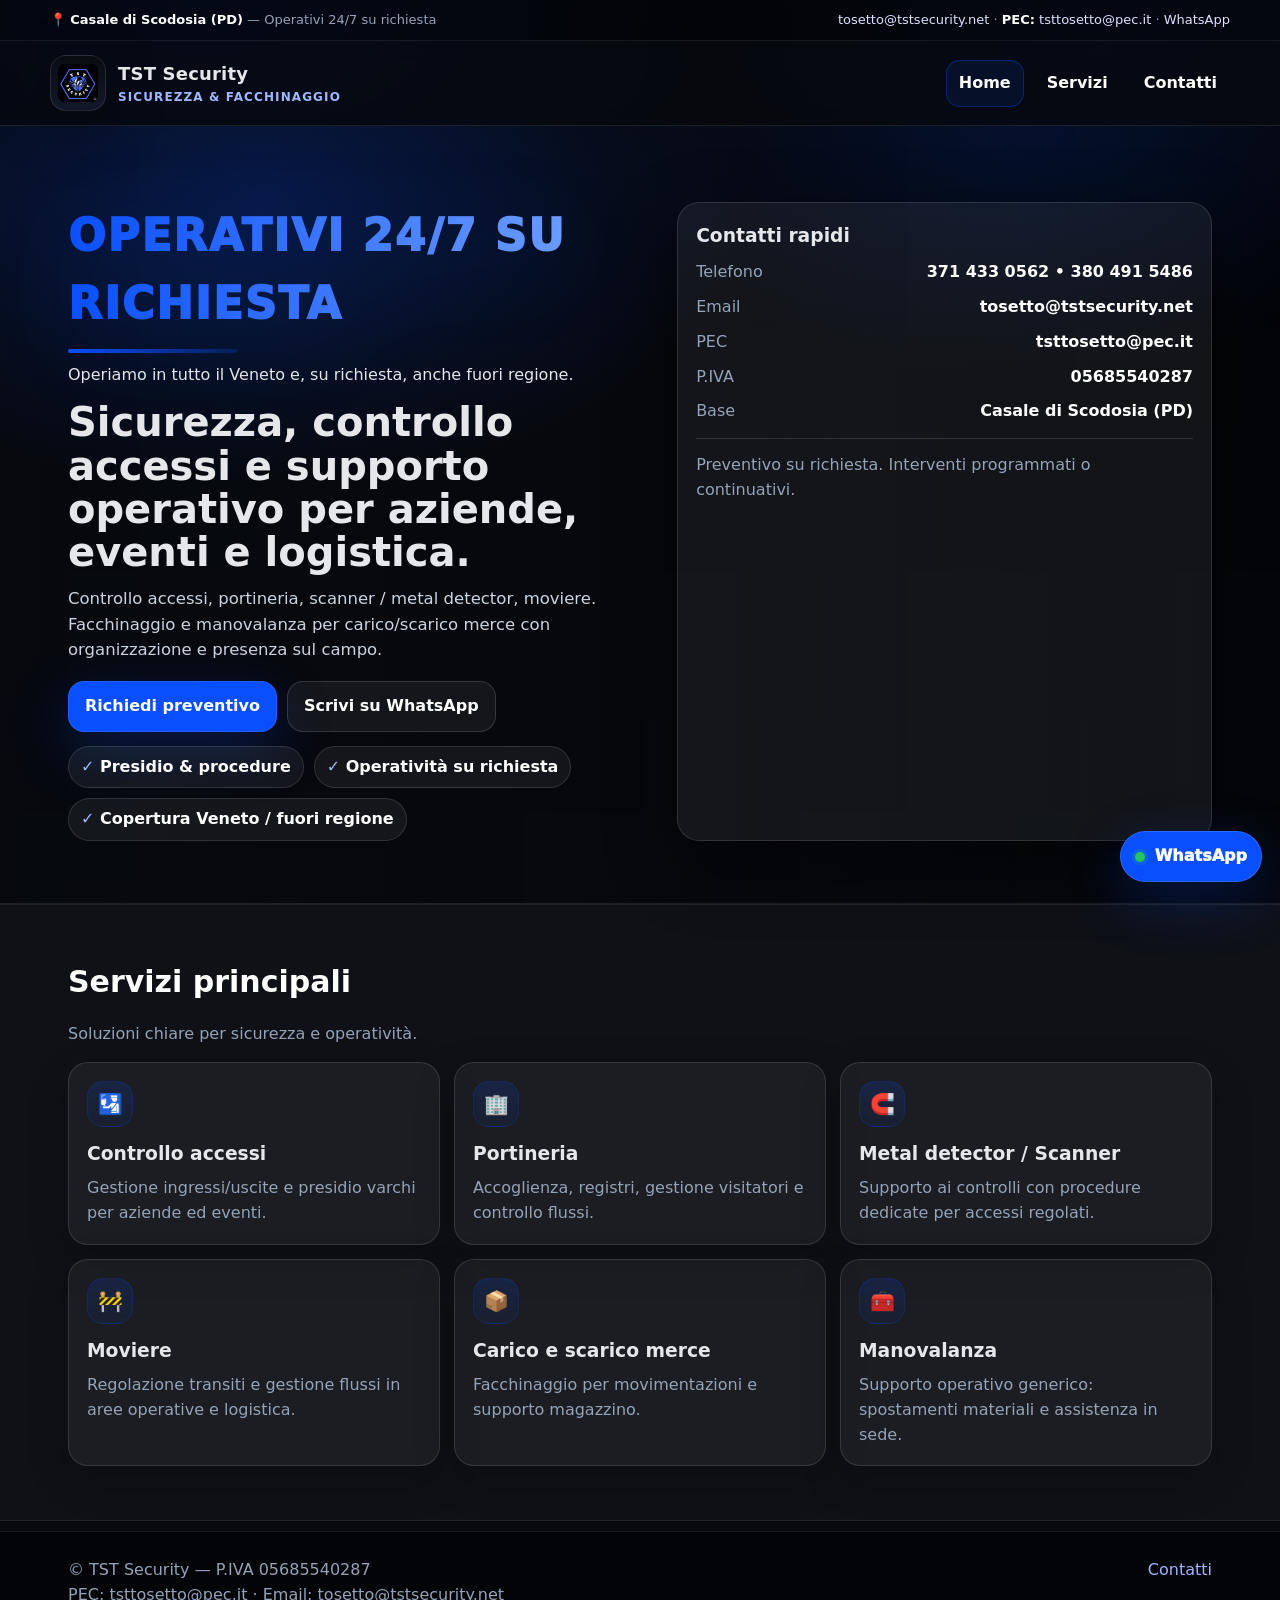
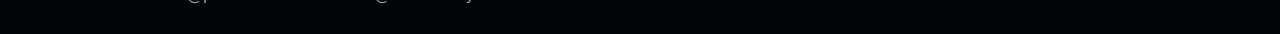
==== index.html @ 5befd65f "Add files via upload" ====
<!doctype html>
<html lang="it">
<head>
  <meta charset="utf-8" />
  <meta name="viewport" content="width=device-width,initial-scale=1" />
  <title>TST Security | Operativi 24/7</title>
  <meta name="description" content="Sicurezza, controllo accessi, portineria, movieri e facchinaggio. Operativi in Veneto e fuori regione su richiesta." />
  <meta name="theme-color" content="#0a4fff" />
  <link rel="stylesheet" href="style.css" />
  <script defer src="script.js"></script>
</head>
<body>
<div class="topbar">
  <div class="container topbar__inner">
    <div>📍 <strong>Casale di Scodosia (PD)</strong> — Operativi 24/7 su richiesta</div>
    <div>
      <a href="mailto:tosetto@tstsecurity.net">tosetto@tstsecurity.net</a>
      · <a href="mailto:tsttosetto@pec.it"><strong>PEC:</strong> tsttosetto@pec.it</a>
      · <a data-whatsapp href="#">WhatsApp</a>
    </div>
  </div>
</div>
<header class="header">
  <div class="container header__inner">
    <div class="brand">
      <img src="logo.jpg" alt="TST Security Logo" class="logo-img">
      <div class="brand-text">
        <strong>TST Security</strong>
        <div class="brand-sub">Sicurezza &amp; Facchinaggio</div>
      </div>
    </div>
    <nav class="nav" aria-label="Navigazione">
      <a href="index.html" class="active">Home</a>
      <a href="servizi.html" class="">Servizi</a>
      <a href="contatti.html" class="">Contatti</a>
    </nav>
  </div>
</header>
<main>

<section class="hero">
  <div class="container hero__inner">
    <div>
      <div class="mega-banner">
        <span>OPERATIVI 24/7 SU RICHIESTA</span>
        <div class="line"></div>
        <div class="mega-sub">Operiamo in tutto il Veneto e, su richiesta, anche fuori regione.</div>
      </div>

      <h1 class="h1">Sicurezza, controllo accessi e supporto operativo per aziende, eventi e logistica.</h1>
      <p class="lead">
        Controllo accessi, portineria, scanner / metal detector, moviere.
        Facchinaggio e manovalanza per carico/scarico merce con organizzazione e presenza sul campo.
      </p>

      <div class="hero__cta">
        <a class="btn" href="contatti.html">Richiedi preventivo</a>
        <a class="btn btn--ghost" data-whatsapp href="#">Scrivi su WhatsApp</a>
      </div>

      <div class="pills">
        <div class="pill"><span>✓</span> Presidio &amp; procedure</div>
        <div class="pill"><span>✓</span> Operatività su richiesta</div>
        <div class="pill"><span>✓</span> Copertura Veneto / fuori regione</div>
      </div>
    </div>

    <div class="card">
      <h3>Contatti rapidi</h3>
      <div class="kv">
        <div class="kv__row"><span>Telefono</span><strong data-company-phones>371 433 0562 • 380 491 5486</strong></div>
        <div class="kv__row"><span>Email</span><strong data-company-email>tosetto@tstsecurity.net</strong></div>
        <div class="kv__row"><span>PEC</span><strong data-company-pec>tsttosetto@pec.it</strong></div>
        <div class="kv__row"><span>P.IVA</span><strong data-company-vat>05685540287</strong></div>
        <div class="kv__row"><span>Base</span><strong data-company-address>Casale di Scodosia (PD)</strong></div>
      </div>
      <div class="hr"></div>
      <p class="muted" style="margin:0">Preventivo su richiesta. Interventi programmati o continuativi.</p>
    </div>
  </div>
</section>

<section class="section section--alt">
  <div class="container">
    <h2 class="h2">Servizi principali</h2>
    <p class="muted">Soluzioni chiare per sicurezza e operatività.</p>

    <div class="grid">
      <div class="service">
        <div class="service__icon">🛂</div>
        <h3>Controllo accessi</h3>
        <p>Gestione ingressi/uscite e presidio varchi per aziende ed eventi.</p>
      </div>
      <div class="service">
        <div class="service__icon">🏢</div>
        <h3>Portineria</h3>
        <p>Accoglienza, registri, gestione visitatori e controllo flussi.</p>
      </div>
      <div class="service">
        <div class="service__icon">🧲</div>
        <h3>Metal detector / Scanner</h3>
        <p>Supporto ai controlli con procedure dedicate per accessi regolati.</p>
      </div>
      <div class="service">
        <div class="service__icon">🚧</div>
        <h3>Moviere</h3>
        <p>Regolazione transiti e gestione flussi in aree operative e logistica.</p>
      </div>
      <div class="service">
        <div class="service__icon">📦</div>
        <h3>Carico e scarico merce</h3>
        <p>Facchinaggio per movimentazioni e supporto magazzino.</p>
      </div>
      <div class="service">
        <div class="service__icon">🧰</div>
        <h3>Manovalanza</h3>
        <p>Supporto operativo generico: spostamenti materiali e assistenza in sede.</p>
      </div>
    </div>
  </div>
</section>

</main>
<footer class="footer">
  <div class="container" style="display:flex;justify-content:space-between;gap:14px;flex-wrap:wrap">
    <div>
      © TST Security — P.IVA <span data-company-vat>05685540287</span><br>
      <span>PEC: <span data-company-pec>tsttosetto@pec.it</span> · Email: <span data-company-email>tosetto@tstsecurity.net</span></span>
    </div>
    <div>
      <a href="contatti.html">Contatti</a>
    </div>
  </div>
</footer>
<a class="wa-fab" data-whatsapp href="#" aria-label="Scrivi su WhatsApp">
  <span class="dot" aria-hidden="true"></span>
  <span>WhatsApp</span>
</a>
</body>
</html>
---- style.css ----
:root{
  --bg:#07090f;
  --panel:rgba(255,255,255,.06);
  --line:rgba(255,255,255,.12);
  --text:#e5e7eb;
  --muted:#cbd5e1;
  --muted2:#94a3b8;
  --blue:#0a4fff;
  --blue2:#2b74ff;
  --shadow:0 22px 70px rgba(0,0,0,.45);
  --max:1180px;
}
*{box-sizing:border-box}
html,body{margin:0;padding:0}
body{
  font-family: system-ui, -apple-system, Segoe UI, Roboto, Arial, sans-serif;
  background:
    radial-gradient(900px 520px at 16% 0%, rgba(10,79,255,.14), transparent 60%),
    radial-gradient(700px 420px at 86% 0%, rgba(10,79,255,.10), transparent 60%),
    var(--bg);
  color:var(--text);
  line-height:1.55;
}
a{color:inherit;text-decoration:none}
.container{max-width:var(--max);margin:0 auto;padding:0 18px}

/* Topbar */
.topbar{background: rgba(0,0,0,.55); border-bottom: 1px solid rgba(255,255,255,.08);}
.topbar__inner{display:flex;justify-content:space-between;align-items:center;gap:12px;padding:10px 0;flex-wrap:wrap;font-size:13px;color:var(--muted2)}
.topbar__inner strong{color:#fff}
.topbar__inner a{color:#dbe3ff}

/* Header */
.header{position:sticky;top:0;z-index:100;background: rgba(7,9,15,.72);backdrop-filter: blur(10px);border-bottom:1px solid rgba(255,255,255,.10);}
.header__inner{display:flex;justify-content:space-between;align-items:center;padding:14px 0;gap:14px}
.brand{display:flex;align-items:center;gap:12px}
.logo-img{width:56px;height:56px;object-fit:contain;border-radius:16px;background: linear-gradient(180deg, #0a0c12, #12182a);padding:7px;border:1px solid rgba(255,255,255,.10);box-shadow: 0 18px 55px rgba(0,0,0,.35);}
.brand-text strong{font-size:18px;letter-spacing:.2px}
.brand-sub{font-size:12px;font-weight:850;letter-spacing:1.1px;color:#9fb8ff;text-transform:uppercase}

.nav{display:flex;gap:10px;align-items:center;flex-wrap:wrap}
.nav a{padding:10px 12px;border-radius:14px;font-weight:850;color:#fff;border:1px solid transparent}
.nav a:hover{border-color:rgba(255,255,255,.10);background:rgba(255,255,255,.04)}
.nav a.active{border-color:rgba(10,79,255,.35);background:rgba(10,79,255,.10)}

.btn{display:inline-flex;align-items:center;justify-content:center;gap:10px;padding:12px 16px;border-radius:16px;font-weight:900;background:var(--blue);color:#fff;border:1px solid rgba(255,255,255,.10);box-shadow:0 18px 55px rgba(10,79,255,.25);transition:.2s ease}
.btn:hover{background:var(--blue2);transform:translateY(-1px)}
.btn--ghost{background: rgba(255,255,255,.06);border:1px solid rgba(255,255,255,.14);box-shadow:none}
.btn--ghost:hover{background: rgba(255,255,255,.10);transform:none}

/* Hero */
.hero{
  position:relative;
  padding:76px 0 62px;
  border-bottom:1px solid rgba(255,255,255,.10);
  background:
    linear-gradient(90deg, rgba(7,9,15,.92) 0%, rgba(7,9,15,.72) 48%, rgba(7,9,15,.22) 100%),
    linear-gradient(180deg, rgba(0,0,0,.70), rgba(0,0,0,.35)),
    url('assets/hero-bg.png') center/cover no-repeat;
}
.hero::after{
  content:"";
  position:absolute; inset:0;
  background:
    radial-gradient(900px 520px at 20% 10%, rgba(10,79,255,.24), transparent 55%),
    radial-gradient(700px 420px at 80% 0%, rgba(10,79,255,.14), transparent 60%);
  pointer-events:none;
}
.hero__inner{position:relative;z-index:1;display:grid;grid-template-columns: 1.05fr .95fr;gap:18px;align-items:stretch}
@media (max-width:980px){.hero__inner{grid-template-columns:1fr}}

.mega-banner{display:flex;flex-direction:column;gap:10px;margin-bottom:14px}
.mega-banner span{font-size:44px;font-weight:950;letter-spacing:1.8px;text-transform:uppercase;background: linear-gradient(90deg,#0a4fff,#86b2ff,#0a4fff);background-size:220% 100%;-webkit-background-clip:text;-webkit-text-fill-color:transparent;filter: drop-shadow(0 16px 45px rgba(10,79,255,.16));animation: shine 6s linear infinite}
.mega-banner .line{width:170px;height:4px;border-radius:999px;background: linear-gradient(90deg, rgba(10,79,255,1), rgba(10,79,255,.20));animation: barMove 2.6s ease-in-out infinite}
@keyframes shine{0%{background-position:0% 50%}100%{background-position:220% 50%}}
@keyframes barMove{0%{transform:translateX(0);opacity:.8}50%{transform:translateX(44px);opacity:1}100%{transform:translateX(0);opacity:.8}}

.h1{font-size:40px;line-height:1.08;margin:10px 0 12px}
.lead{color:var(--muted);font-size:16.5px;margin:0 0 18px}
.hero__cta{display:flex;gap:10px;flex-wrap:wrap;margin-top:12px}
.pills{display:flex;gap:10px;flex-wrap:wrap;margin-top:14px}
.pill{background: rgba(255,255,255,.06);border:1px solid rgba(255,255,255,.12);padding:8px 12px;border-radius:999px;font-weight:900;color:#fff}
.pill span{color:#9fb8ff}

/* Cards & grids */
.card{background: var(--panel);border:1px solid rgba(255,255,255,.12);border-radius: 22px;padding:18px;box-shadow: var(--shadow);}
.card h3{margin:0 0 10px}
.kv{display:grid;gap:10px}
.kv__row{display:flex;justify-content:space-between;gap:14px;color:var(--muted2)}
.kv__row strong{color:#fff}
.hr{height:1px;background:rgba(255,255,255,.12);margin:14px 0}

.section{padding:54px 0}
.section--alt{background: rgba(255,255,255,.03);border-top:1px solid rgba(255,255,255,.08);border-bottom:1px solid rgba(255,255,255,.08);}
.h2{margin:0 0 10px;font-size:30px;color:#fff}
.muted{color:var(--muted2)}
.grid{display:grid;grid-template-columns:repeat(3,1fr);gap:14px;margin-top:16px}
@media (max-width:980px){.grid{grid-template-columns:1fr}}
.service{background: rgba(255,255,255,.05);border:1px solid rgba(255,255,255,.12);border-radius:20px;padding:18px;box-shadow: 0 14px 40px rgba(0,0,0,.22);transition:.2s ease}
.service:hover{transform:translateY(-4px);border-color:rgba(10,79,255,.28);box-shadow:0 22px 60px rgba(0,0,0,.30)}
.service__icon{width:46px;height:46px;border-radius:16px;display:grid;place-items:center;background: linear-gradient(180deg, rgba(10,79,255,.16), rgba(10,79,255,.06));border:1px solid rgba(10,79,255,.18);color:#9fb8ff;font-size:20px;font-weight:900}
.service h3{margin:12px 0 8px}
.service p{margin:0;color:var(--muted2)}

/* Footer */
.footer{background: rgba(0,0,0,.55);border-top:1px solid rgba(255,255,255,.08);padding:26px 0;margin-top:10px;color:var(--muted2)}
.footer a{color:#9fb8ff}

/* WhatsApp FAB */
.wa-fab{
  position:fixed; right:18px; bottom:18px; z-index:200;
  display:flex; align-items:center; gap:10px;
  padding:12px 14px; border-radius:999px;
  background: var(--blue); color:#fff; font-weight:950;
  box-shadow:0 18px 55px rgba(10,79,255,.25);
  border:1px solid rgba(255,255,255,.14);
}
.wa-fab .dot{width:10px;height:10px;border-radius:999px;background:#22c55e;box-shadow:0 0 0 3px rgba(34,197,94,.18)}
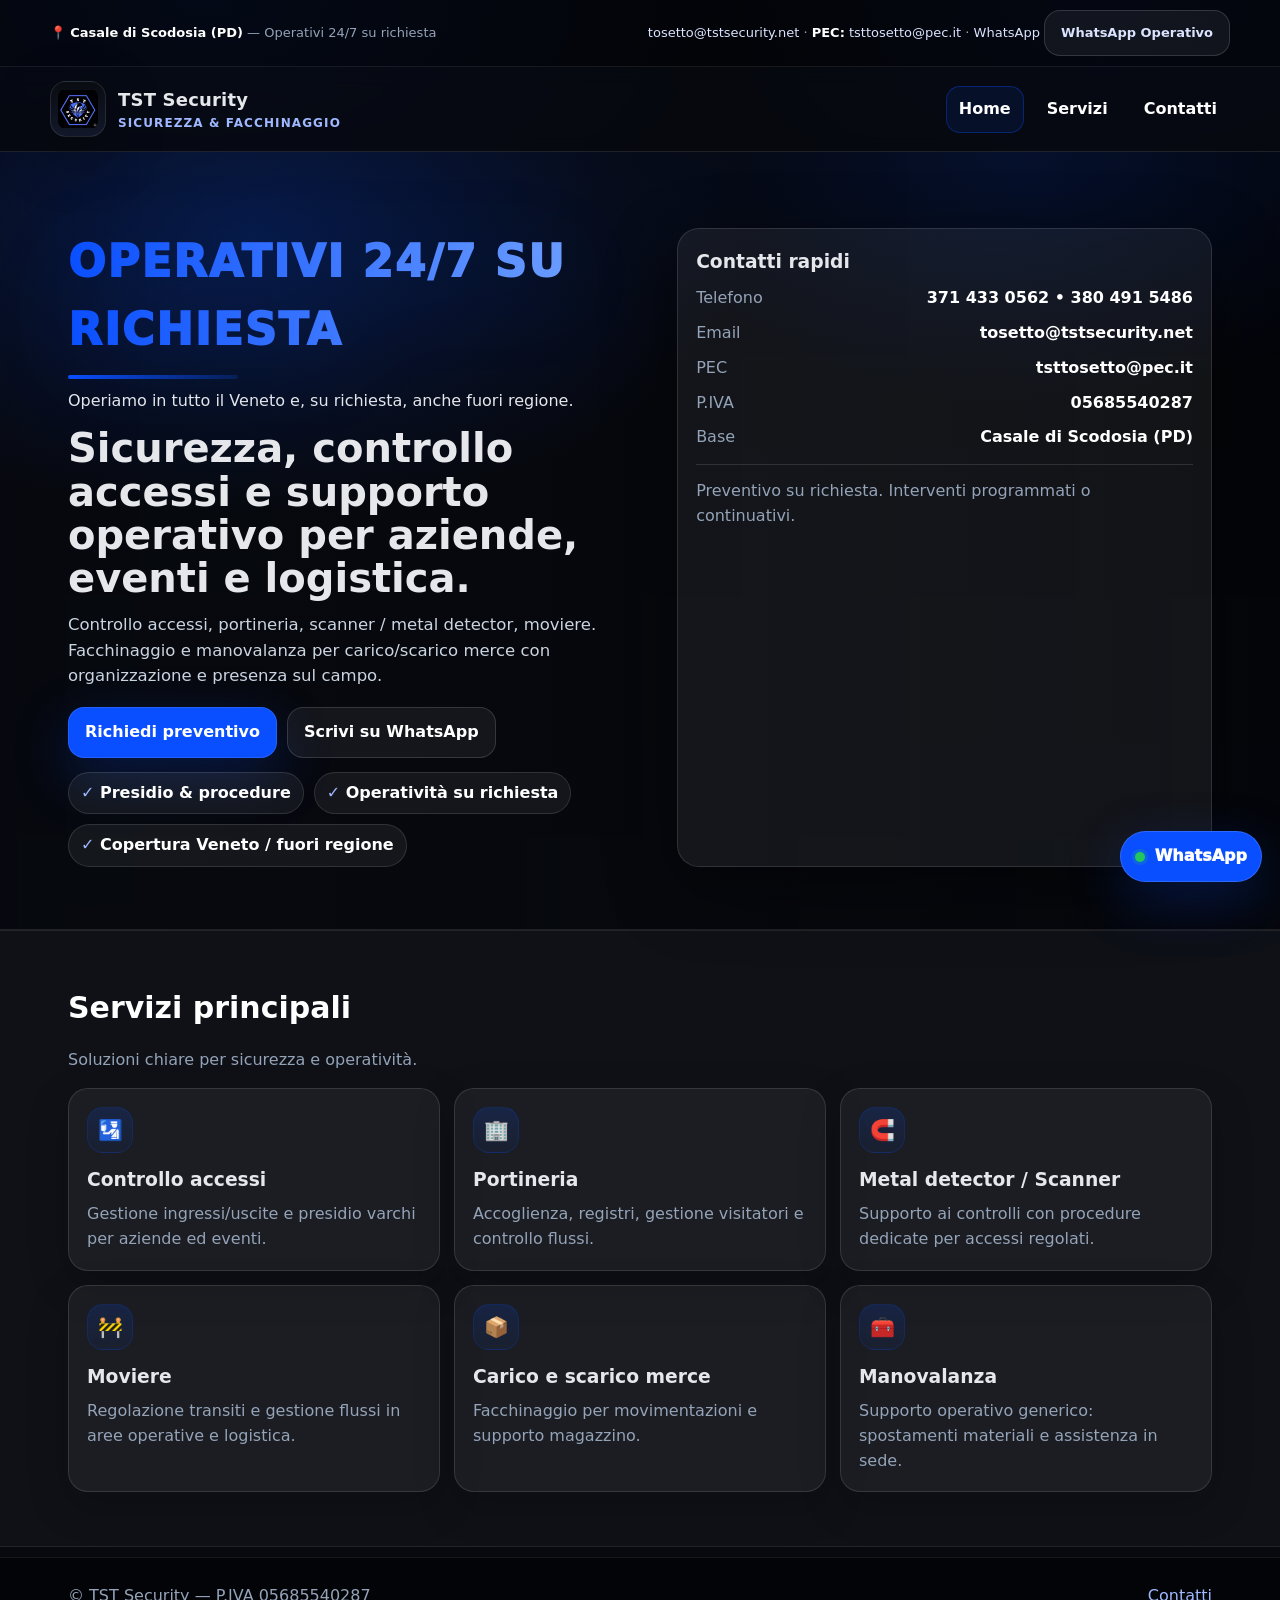
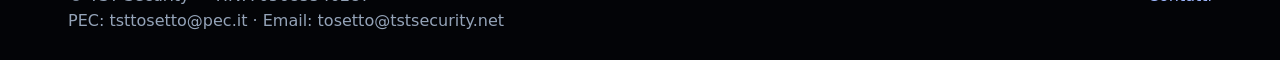
==== commit f2e8230d: "Add WhatsApp contact link to index.html" ====
--- a/index.html
+++ b/index.html
@@ -17,6 +17,9 @@
       <a href="mailto:tosetto@tstsecurity.net">tosetto@tstsecurity.net</a>
       · <a href="mailto:tsttosetto@pec.it"><strong>PEC:</strong> tsttosetto@pec.it</a>
       · <a data-whatsapp href="#">WhatsApp</a>
+      <a href="https://wa.me/393936605518" class="btn btn--ghost">
+WhatsApp Operativo
+</a>
     </div>
   </div>
 </div>
--- a/style.css
+++ b/style.css
@@ -117,3 +117,17 @@
   border:1px solid rgba(255,255,255,.14);
 }
 .wa-fab .dot{width:10px;height:10px;border-radius:999px;background:#22c55e;box-shadow:0 0 0 3px rgba(34,197,94,.18)}
+.map{
+width:100%;
+height:360px;
+border-radius:20px;
+overflow:hidden;
+border:1px solid rgba(255,255,255,.12);
+box-shadow:0 18px 55px rgba(0,0,0,.25);
+}
+
+.map iframe{
+width:100%;
+height:100%;
+border:0;
+}
